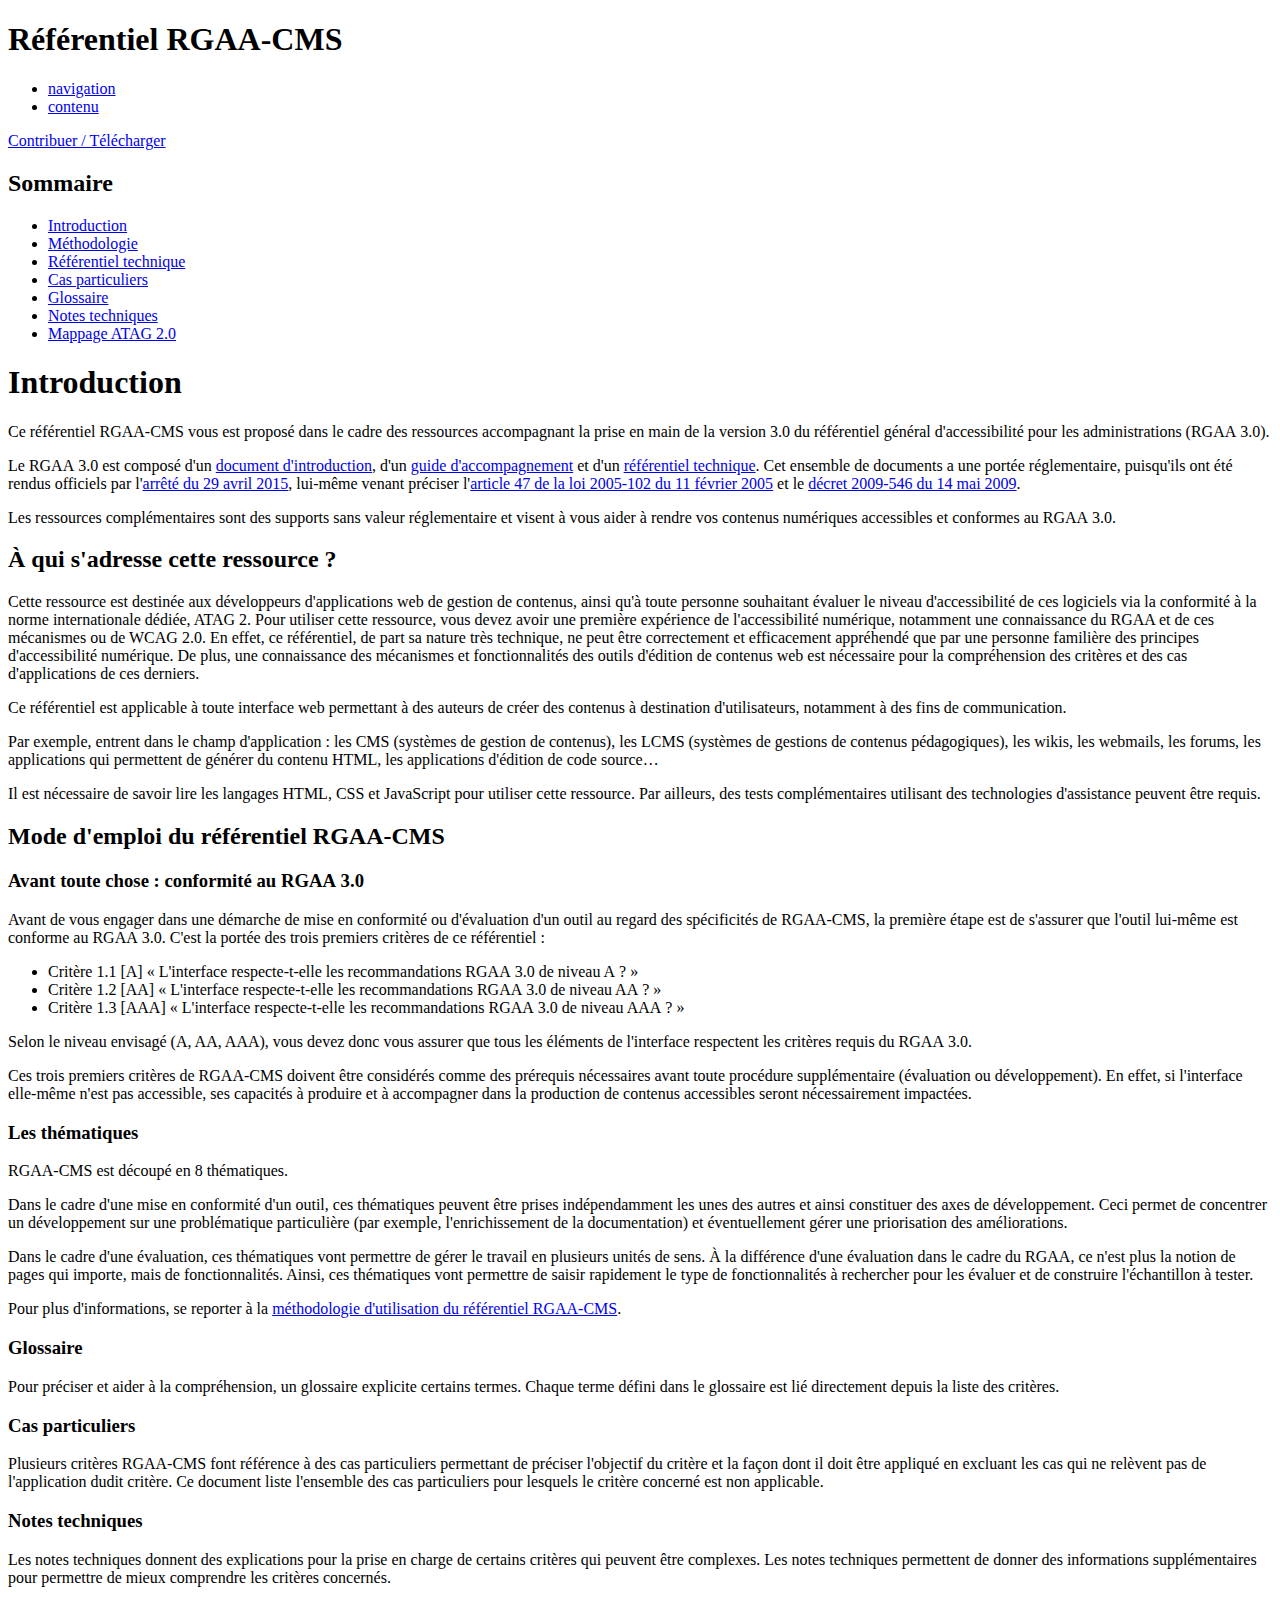
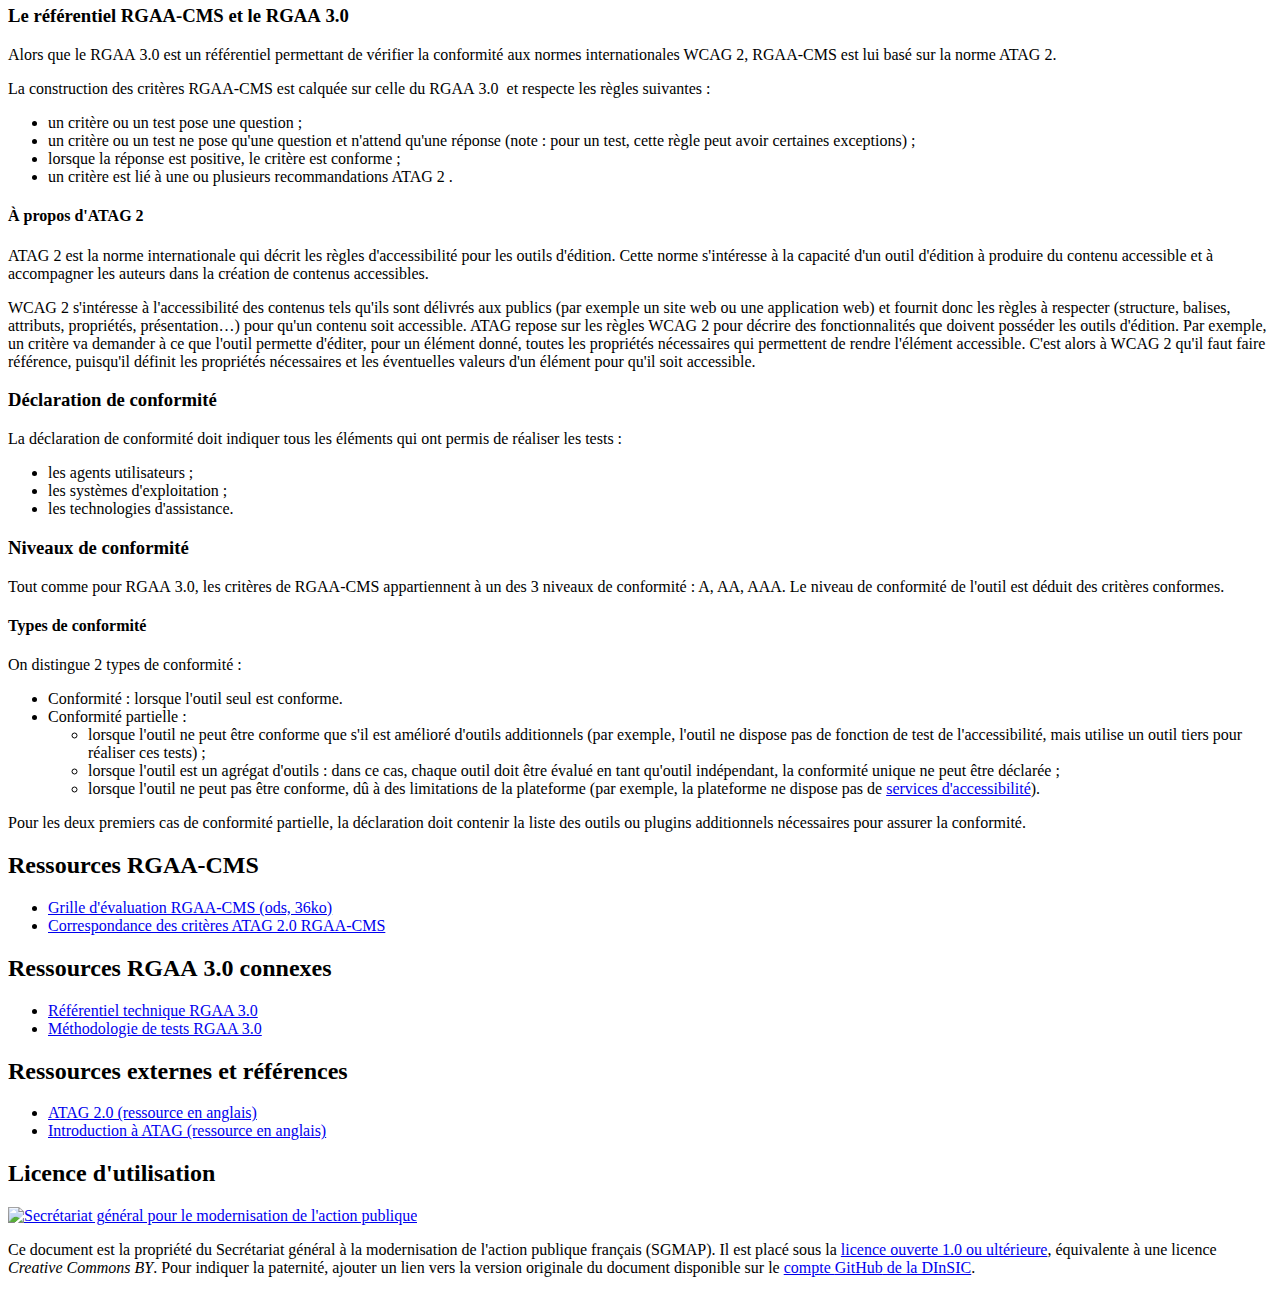
==== index.html @ 28f4e93c "correction nom de dépôt" ====
<!DOCTYPE html>
<html lang="fr">

<head>
	<title>Référentiel RGAA-CMS</title>
	<meta charset="utf-8">
	<link rel="stylesheet" href="css/styles.css" type="text/css" media="screen">
	<link rel="stylesheet" href="css/print.css" type="text/css" media="print">
	<meta name="viewport" content="width=device-width, initial-scale=1.0">
</head>

<body>

<div class="wrapper" id="top">

	<div class="config">
		<header role="banner" class="header inside clear" id="banner">
			<h1>Référentiel RGAA-CMS</h1>
			<ul class="skip-links">
				<li><a href="#nav">navigation</a></li>
				<li><a href="#main">contenu</a></li>
			</ul>
		</header>

		<div class="github-link">
			<p><a href="https://github.com/DISIC/referentiel-cms">Contribuer / Télécharger</a></p>
		</div>

	</div>

	<div class="inside">

		<div class="left menu">
			<h2 id="som-ref">Sommaire</h2>
			<nav role="navigation" aria-labelledby="som-ref" class="them-navigation" id="nav">
				<ul>
					<li><a href="index.html">Introduction</a></li>
					<li><a href="methodo.html">Méthodologie</a></li>
					<li><a href="criteres.html">Référentiel technique</a></li>
					<li><a href="cas-particuliers.html">Cas particuliers</a></li>
					<li><a href="glossaire.html">Glossaire</a></li>
					<li><a href="notes-techniques.html">Notes techniques</a></li>
					<li><a href="mappage.html">Mappage ATAG 2.0</a></li>
				</ul>
			</nav>
		</div>

		<div class="right">
			<main role="main" id="main">
			<h1>Introduction</h1>
			<article class="article">
				<p>Ce référentiel RGAA-CMS vous est proposé dans le cadre des ressources accompagnant la prise en main de la version 3.0 du référentiel général d'accessibilité pour les administrations (RGAA&nbsp;3.0).</p>
				<p>Le RGAA&nbsp;3.0 est composé d'un <a href="http://references.modernisation.gouv.fr/introduction-au-rgaa-0">document d'introduction</a>, d'un <a href="http://references.modernisation.gouv.fr/guide-daccompagnement-0">guide d'accompagnement</a> et d'un <a href="http://references.modernisation.gouv.fr/referentiel-technique-0">référentiel technique</a>. Cet ensemble de documents a une portée réglementaire, puisqu'ils ont été rendus officiels par l'<a href="http://www.legifrance.gouv.fr/affichTexte.do?cidTexte=JORFTEXT000030540064&amp;dateTexte=20150921">arrêté du 29 avril 2015</a>, lui-même venant préciser l'<a href="http://www.legifrance.gouv.fr/affichTexte.do?cidTexte=JORFTEXT000000809647&amp;fastPos=1&amp;fastReqId=1497340759&amp;categorieLien=cid&amp;oldAction=rechTexte#LEGIARTI000006682279">article 47 de la loi 2005-102 du 11 février 2005</a> et le <a href="https://www.legifrance.gouv.fr/affichTexte.do?cidTexte=JORFTEXT000020616980&amp;categorieLien=id">décret 2009-546 du 14 mai 2009</a>.</p>
				<p>Les ressources complémentaires sont des supports sans valeur réglementaire et visent à vous aider à rendre vos contenus numériques accessibles et conformes au RGAA&nbsp;3.0.</p>
			</article>
			<article class="article">
			<h2>À qui s'adresse cette ressource&nbsp;?</h2>
			<p>Cette ressource est destinée aux développeurs d'applications web de gestion de contenus, ainsi qu'à toute personne souhaitant évaluer le niveau d'accessibilité de ces logiciels via la conformité à la norme internationale dédiée, ATAG&nbsp;2. Pour utiliser cette ressource, vous devez avoir une première expérience de l'accessibilité numérique, notamment une connaissance du RGAA et de ces mécanismes ou de WCAG&nbsp;2.0. En effet, ce référentiel, de part sa nature très technique, ne peut être correctement et efficacement appréhendé que par une personne familière des principes d'accessibilité numérique. De plus, une connaissance des mécanismes et fonctionnalités des outils d'édition de contenus web est nécessaire pour la compréhension des critères et des cas d'applications de ces derniers.</p>
			<p>Ce référentiel est applicable à toute interface web permettant à des auteurs de créer des contenus à destination d'utilisateurs, notamment à des fins de communication.</p>
			<p>Par exemple, entrent dans le champ d'application&nbsp;: les CMS (systèmes de gestion de contenus), les LCMS (systèmes de gestions de contenus pédagogiques), les wikis, les <span lang="en">webmails</span>, les forums, les applications qui permettent de générer du contenu HTML, les applications d'édition de code source…</p>
			<p>Il est nécessaire de savoir lire les langages HTML, CSS et JavaScript pour utiliser cette ressource. Par ailleurs, des tests complémentaires utilisant des technologies d'assistance peuvent être requis.</p>
			</article>
			<article class="article">
			<h2>Mode d'emploi du référentiel RGAA-CMS</h2>
			<h3>Avant toute chose&nbsp;: conformité au RGAA&nbsp;3.0</h3>
			<p>Avant de vous engager dans une démarche de mise en conformité ou d'évaluation d'un outil au regard des spécificités de RGAA-CMS, la première étape est de s'assurer que l'outil lui-même est conforme au RGAA&nbsp;3.0. C'est la portée des trois premiers critères de ce référentiel&nbsp;:</p>
			<ul>
			<li>Critère 1.1 [A] «&nbsp;L'interface respecte-t-elle les recommandations RGAA&nbsp;3.0 de niveau A&nbsp;?&nbsp;»</li>
			<li>Critère 1.2 [AA] «&nbsp;L'interface respecte-t-elle les recommandations RGAA&nbsp;3.0 de niveau AA&nbsp;?&nbsp;»</li>
			<li>Critère 1.3 [AAA] «&nbsp;L'interface respecte-t-elle les recommandations RGAA&nbsp;3.0 de niveau AAA&nbsp;?&nbsp;»</li>
			</ul>
			<p>Selon le niveau envisagé (A, AA, AAA), vous devez donc vous assurer que tous les éléments de l'interface respectent les critères requis du RGAA&nbsp;3.0.</p>
			<p>Ces trois premiers critères de RGAA-CMS doivent être considérés comme des prérequis nécessaires avant toute procédure supplémentaire (évaluation ou développement). En effet, si l'interface elle-même n'est pas accessible, ses capacités à produire et à accompagner dans la production de contenus accessibles seront nécessairement impactées.</p>
			<h3>Les thématiques</h3>
			<p>RGAA-CMS est découpé en 8 thématiques.</p>
			<p>Dans le cadre d'une mise en conformité d'un outil, ces thématiques peuvent être prises indépendamment les unes des autres et ainsi constituer des axes de développement. Ceci permet de concentrer un développement sur une problématique particulière (par exemple, l'enrichissement de la documentation) et éventuellement gérer une priorisation des améliorations.</p>
			<p>Dans le cadre d'une évaluation, ces thématiques vont permettre de gérer le travail en plusieurs unités de sens. À la différence d'une évaluation dans le cadre du RGAA, ce n'est plus la notion de pages qui importe, mais de fonctionnalités. Ainsi, ces thématiques vont permettre de saisir rapidement le type de fonctionnalités à rechercher pour les évaluer et de construire l'échantillon à tester.</p>
			<p>Pour plus d'informations, se reporter à la <a href="methodo.html">méthodologie d'utilisation du référentiel RGAA-CMS</a>.</p>
			<h3>Glossaire</h3>
			<p>Pour préciser et aider à la compréhension, un glossaire explicite certains termes. Chaque terme défini dans le glossaire est lié directement depuis la liste des critères.</p>
			<h3>Cas particuliers</h3>
			<p>Plusieurs critères RGAA-CMS font référence à des cas particuliers permettant de préciser l'objectif du critère et la façon dont il doit être appliqué en excluant les cas qui ne relèvent pas de l'application dudit critère. Ce document liste l'ensemble des cas particuliers pour lesquels le critère concerné est non applicable.</p>
			<h3>Notes techniques</h3>
			<p>Les notes techniques donnent des explications pour la prise en charge de certains critères qui peuvent être complexes. Les notes techniques permettent de donner des informations supplémentaires pour permettre de mieux comprendre les critères concernés.</p>
			<h3>Le référentiel RGAA-CMS et le RGAA&nbsp;3.0</h3>
			<p>Alors que le RGAA&nbsp;3.0 est un référentiel permettant de vérifier la conformité aux normes internationales WCAG&nbsp;2, RGAA-CMS est lui basé sur la norme ATAG&nbsp;2.</p>
			<p>La construction des critères RGAA-CMS est calquée sur celle du RGAA&nbsp;3.0&nbsp; et respecte les règles suivantes&nbsp;:</p>
			<ul>
			<li>un critère ou un test pose une question&nbsp;;</li>
			<li>un critère ou un test ne pose qu'une question et n'attend qu'une réponse (note&nbsp;: pour un test, cette règle peut avoir certaines exceptions) ;</li>
			<li>lorsque la réponse est positive, le critère est conforme&nbsp;;</li>
			<li>un critère est lié à une ou plusieurs recommandations ATAG&nbsp;2&nbsp;.</li>
			</ul>
			<h4>À propos d'ATAG&nbsp;2</h4>
			<p>ATAG&nbsp;2 est la norme internationale qui décrit les règles d'accessibilité pour les outils d'édition. Cette norme s'intéresse à la capacité d'un outil d'édition à produire du contenu accessible et à accompagner les auteurs dans la création de contenus accessibles.</p>
			<p>WCAG&nbsp;2 s'intéresse à l'accessibilité des contenus tels qu'ils sont délivrés aux publics (par exemple un site web ou une application web) et fournit donc les règles à respecter (structure, balises, attributs, propriétés, présentation&hellip;) pour qu'un contenu soit accessible. ATAG repose sur les règles WCAG&nbsp;2 pour décrire des fonctionnalités que doivent posséder les outils d'édition. Par exemple, un critère va demander à ce que l'outil permette d'éditer, pour un élément donné, toutes les propriétés nécessaires qui permettent de rendre l'élément accessible. C'est alors à WCAG&nbsp;2 qu'il faut faire référence, puisqu'il définit les propriétés nécessaires et les éventuelles valeurs d'un élément pour qu'il soit accessible.</p>
			<h3>Déclaration de conformité</h3>
			<p>La déclaration de conformité doit indiquer tous les éléments qui ont permis de réaliser les tests&nbsp;:</p>
			<ul>
			<li>les agents utilisateurs&nbsp;;</li>
			<li>les systèmes d'exploitation&nbsp;;</li>
			<li>les technologies d'assistance.</li>
			</ul>
			<h3>Niveaux de conformité</h3>
			<p>Tout comme pour RGAA&nbsp;3.0, les critères de RGAA-CMS appartiennent à un des 3 niveaux de conformité : A, AA, AAA. Le niveau de conformité de l'outil est déduit des critères conformes.</p>
			<h4>Types de conformité</h4>
			<p>On distingue 2 types de conformité&nbsp;:</p>
			<ul>
			<li>Conformité&nbsp;: lorsque l'outil seul est conforme.</li>
			<li>Conformité partielle&nbsp;:
				<ul>
				<li>lorsque l'outil ne peut être conforme que s'il est amélioré d'outils additionnels (par exemple, l'outil ne dispose pas de fonction de test de l'accessibilité, mais utilise un outil tiers pour réaliser ces tests)&nbsp;;</li>
				<li>lorsque l'outil est un agrégat d'outils : dans ce cas, chaque outil doit être évalué en tant qu'outil indépendant, la conformité unique ne peut être déclarée&nbsp;;</li>
				<li>lorsque l'outil ne peut pas être conforme, dû à des limitations de la plateforme (par exemple, la plateforme ne dispose pas de <a href="glossaire.html#Gservicesaccessibilite">services d'accessibilité</a>).</li>
				</ul>
			</li>
			</ul>
			<p>Pour les deux premiers cas de conformité partielle, la déclaration doit contenir la liste des outils ou <span lang="en">plugins</span> additionnels nécessaires pour assurer la conformité.</p>
			</article>
			<article class="article">
			<h2>Ressources RGAA-CMS</h2>
			<ul>
				<li><a href="../grille-ATAG.ods">Grille d'évaluation RGAA-CMS (ods, 36ko)</a></li>
				<li><a href="mappage.html">Correspondance des critères ATAG 2.0 RGAA-CMS</a></li>
			</ul>
			</article>
			<article class="article">
			<h2>Ressources RGAA&nbsp;3.0 connexes</h2>
			<ul>
			<li><a href="http://references.modernisation.gouv.fr/referentiel-technique-0">Référentiel technique RGAA 3.0</a></li>
			<li><a href="http://disic.github.io/rgaa_methodologie/">Méthodologie de tests RGAA 3.0</a></li>
			</ul>
			</article>
			<article class="article">
			<h2>Ressources externes et références</h2>
			<ul>
				<li><a href="http://www.w3.org/TR/ATAG20/">ATAG&nbsp;2.0 (ressource en anglais)</a></li>
				<li><a href="http://www.w3.org/WAI/intro/atag.php">Introduction à ATAG (ressource en anglais)</a></li>
			</ul>
			</article>

		</main>

	</div>

		<footer id="footer" role="contentinfo" class="clear">
				<h2>Licence d'utilisation</h2>
				<p class="logo-smgap"><a href="http://references.modernisation.gouv.fr/"><img src="img/modernisation-logo.jpg" alt="Secrétariat général pour le modernisation de l'action publique"></a></p>
				<p>Ce document est la propriété du Secrétariat général à la modernisation de l'action publique français (SGMAP). Il est placé sous la <a href="https://www.etalab.gouv.fr/licence-ouverte-open-licence">licence ouverte 1.0 ou ultérieure</a>, équivalente à une licence <i lang="en">Creative Commons BY</i>. Pour indiquer la paternité, ajouter un lien vers la version originale du document disponible sur le <a href="https://github.com/DISIC">compte <span lang="en">GitHub</span> de la DInSIC</a>.</p>

			</footer>
</div>

</div>

</body>
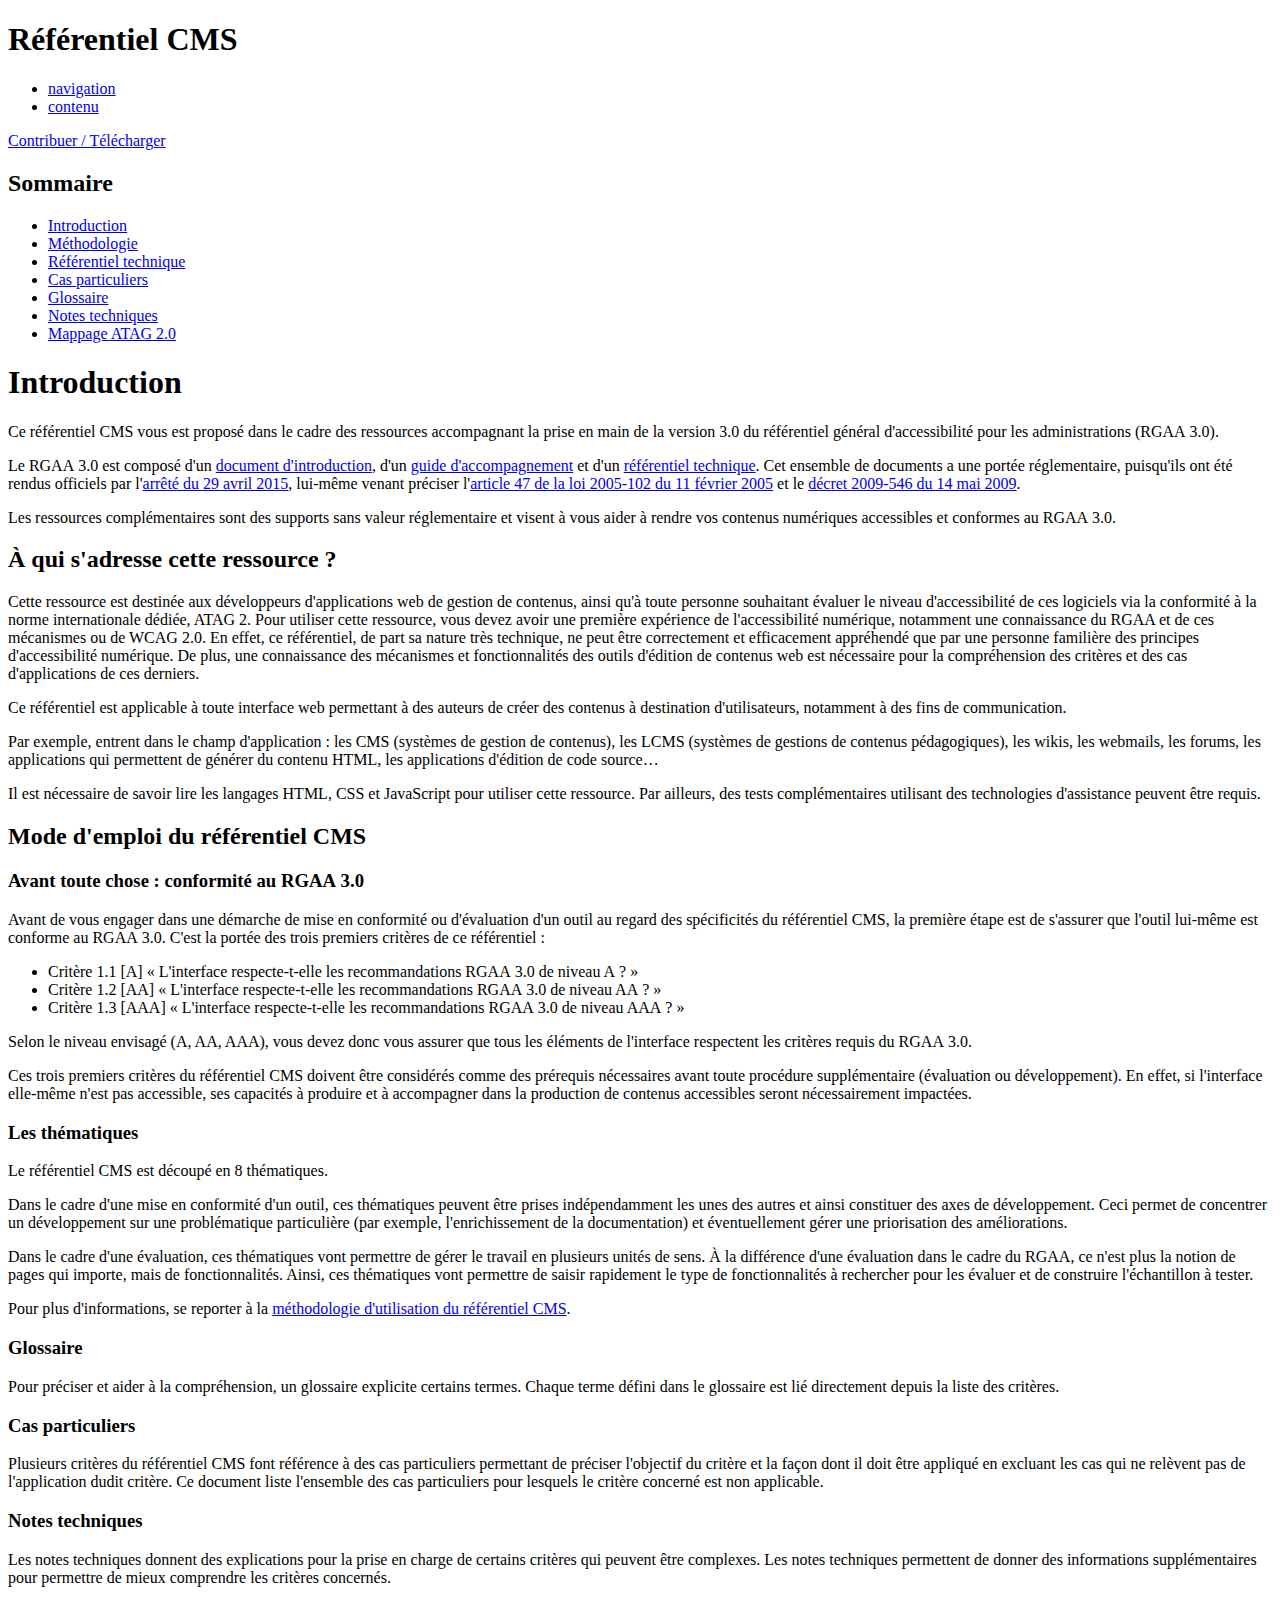
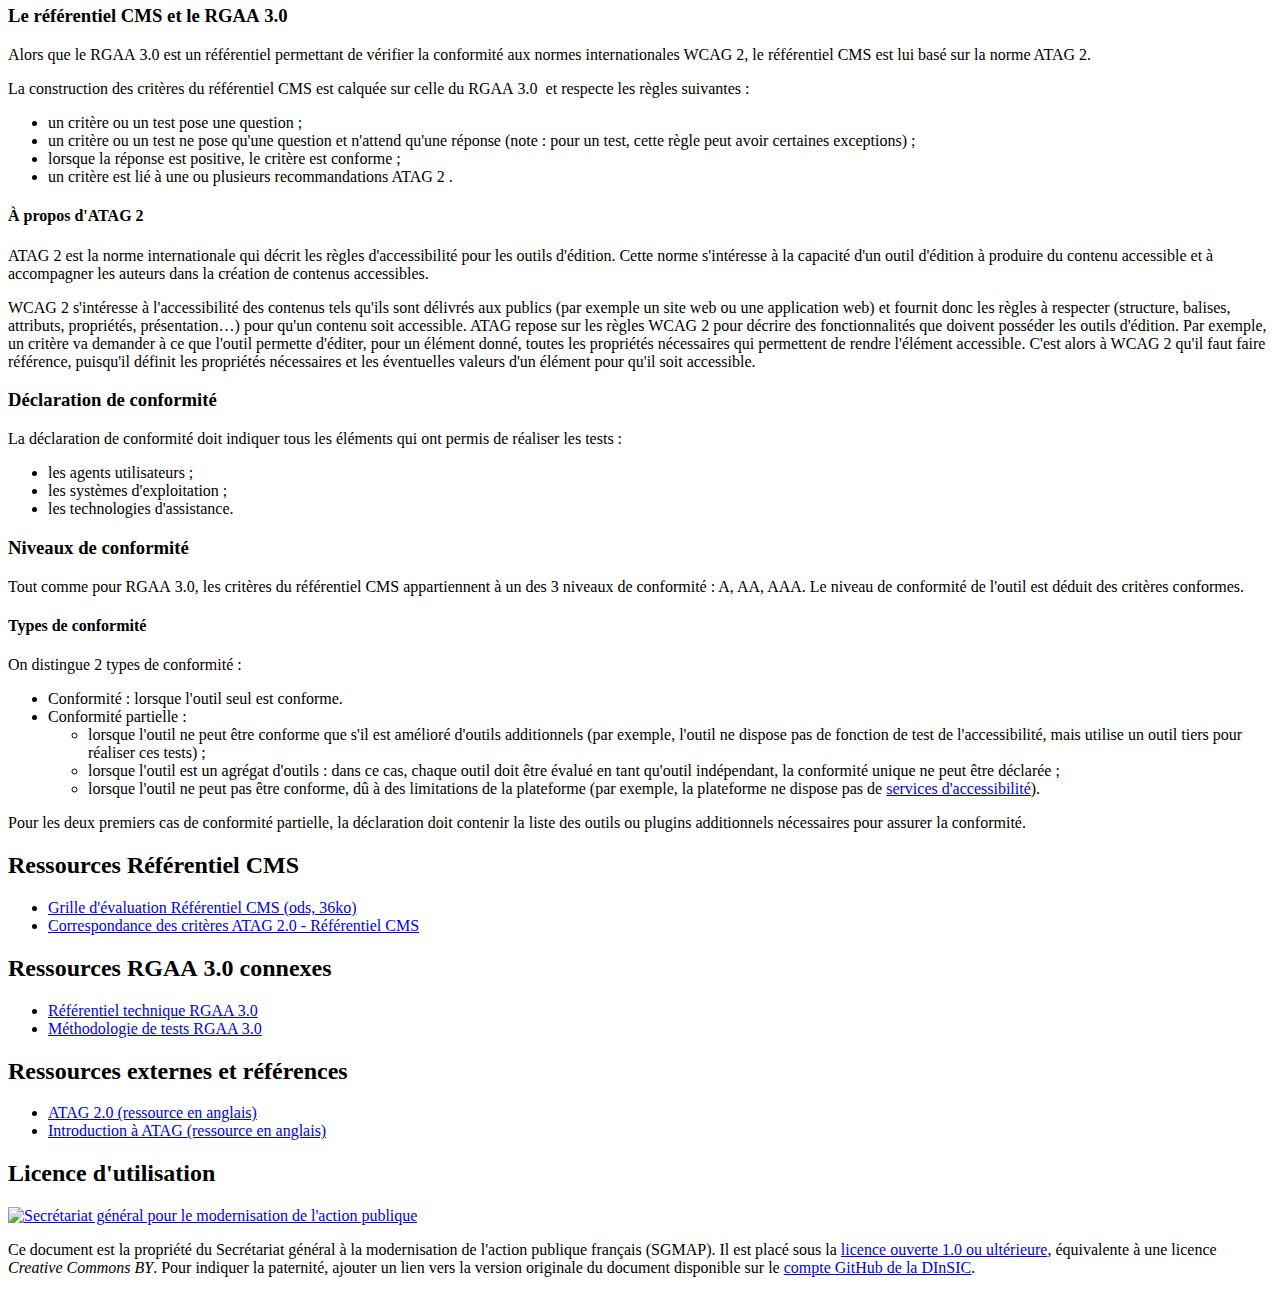
==== commit fa442a26: "Merge pull request #1 from access42/gh-pages-a42" ====
--- a/index.html
+++ b/index.html
@@ -2,7 +2,7 @@
 <html lang="fr">
 
 <head>
-	<title>Référentiel RGAA-CMS</title>
+	<title>Référentiel CMS</title>
 	<meta charset="utf-8">
 	<link rel="stylesheet" href="css/styles.css" type="text/css" media="screen">
 	<link rel="stylesheet" href="css/print.css" type="text/css" media="print">
@@ -15,7 +15,7 @@
 
 	<div class="config">
 		<header role="banner" class="header inside clear" id="banner">
-			<h1>Référentiel RGAA-CMS</h1>
+			<h1>Référentiel CMS</h1>
 			<ul class="skip-links">
 				<li><a href="#nav">navigation</a></li>
 				<li><a href="#main">contenu</a></li>
@@ -49,7 +49,7 @@
 			<main role="main" id="main">
 			<h1>Introduction</h1>
 			<article class="article">
-				<p>Ce référentiel RGAA-CMS vous est proposé dans le cadre des ressources accompagnant la prise en main de la version 3.0 du référentiel général d'accessibilité pour les administrations (RGAA&nbsp;3.0).</p>
+				<p>Ce référentiel CMS vous est proposé dans le cadre des ressources accompagnant la prise en main de la version 3.0 du référentiel général d'accessibilité pour les administrations (RGAA&nbsp;3.0).</p>
 				<p>Le RGAA&nbsp;3.0 est composé d'un <a href="http://references.modernisation.gouv.fr/introduction-au-rgaa-0">document d'introduction</a>, d'un <a href="http://references.modernisation.gouv.fr/guide-daccompagnement-0">guide d'accompagnement</a> et d'un <a href="http://references.modernisation.gouv.fr/referentiel-technique-0">référentiel technique</a>. Cet ensemble de documents a une portée réglementaire, puisqu'ils ont été rendus officiels par l'<a href="http://www.legifrance.gouv.fr/affichTexte.do?cidTexte=JORFTEXT000030540064&amp;dateTexte=20150921">arrêté du 29 avril 2015</a>, lui-même venant préciser l'<a href="http://www.legifrance.gouv.fr/affichTexte.do?cidTexte=JORFTEXT000000809647&amp;fastPos=1&amp;fastReqId=1497340759&amp;categorieLien=cid&amp;oldAction=rechTexte#LEGIARTI000006682279">article 47 de la loi 2005-102 du 11 février 2005</a> et le <a href="https://www.legifrance.gouv.fr/affichTexte.do?cidTexte=JORFTEXT000020616980&amp;categorieLien=id">décret 2009-546 du 14 mai 2009</a>.</p>
 				<p>Les ressources complémentaires sont des supports sans valeur réglementaire et visent à vous aider à rendre vos contenus numériques accessibles et conformes au RGAA&nbsp;3.0.</p>
 			</article>
@@ -61,30 +61,30 @@
 			<p>Il est nécessaire de savoir lire les langages HTML, CSS et JavaScript pour utiliser cette ressource. Par ailleurs, des tests complémentaires utilisant des technologies d'assistance peuvent être requis.</p>
 			</article>
 			<article class="article">
-			<h2>Mode d'emploi du référentiel RGAA-CMS</h2>
+			<h2>Mode d'emploi du référentiel CMS</h2>
 			<h3>Avant toute chose&nbsp;: conformité au RGAA&nbsp;3.0</h3>
-			<p>Avant de vous engager dans une démarche de mise en conformité ou d'évaluation d'un outil au regard des spécificités de RGAA-CMS, la première étape est de s'assurer que l'outil lui-même est conforme au RGAA&nbsp;3.0. C'est la portée des trois premiers critères de ce référentiel&nbsp;:</p>
+			<p>Avant de vous engager dans une démarche de mise en conformité ou d'évaluation d'un outil au regard des spécificités du référentiel CMS, la première étape est de s'assurer que l'outil lui-même est conforme au RGAA&nbsp;3.0. C'est la portée des trois premiers critères de ce référentiel&nbsp;:</p>
 			<ul>
 			<li>Critère 1.1 [A] «&nbsp;L'interface respecte-t-elle les recommandations RGAA&nbsp;3.0 de niveau A&nbsp;?&nbsp;»</li>
 			<li>Critère 1.2 [AA] «&nbsp;L'interface respecte-t-elle les recommandations RGAA&nbsp;3.0 de niveau AA&nbsp;?&nbsp;»</li>
 			<li>Critère 1.3 [AAA] «&nbsp;L'interface respecte-t-elle les recommandations RGAA&nbsp;3.0 de niveau AAA&nbsp;?&nbsp;»</li>
 			</ul>
 			<p>Selon le niveau envisagé (A, AA, AAA), vous devez donc vous assurer que tous les éléments de l'interface respectent les critères requis du RGAA&nbsp;3.0.</p>
-			<p>Ces trois premiers critères de RGAA-CMS doivent être considérés comme des prérequis nécessaires avant toute procédure supplémentaire (évaluation ou développement). En effet, si l'interface elle-même n'est pas accessible, ses capacités à produire et à accompagner dans la production de contenus accessibles seront nécessairement impactées.</p>
+			<p>Ces trois premiers critères du référentiel CMS doivent être considérés comme des prérequis nécessaires avant toute procédure supplémentaire (évaluation ou développement). En effet, si l'interface elle-même n'est pas accessible, ses capacités à produire et à accompagner dans la production de contenus accessibles seront nécessairement impactées.</p>
 			<h3>Les thématiques</h3>
-			<p>RGAA-CMS est découpé en 8 thématiques.</p>
+			<p>Le référentiel CMS est découpé en 8 thématiques.</p>
 			<p>Dans le cadre d'une mise en conformité d'un outil, ces thématiques peuvent être prises indépendamment les unes des autres et ainsi constituer des axes de développement. Ceci permet de concentrer un développement sur une problématique particulière (par exemple, l'enrichissement de la documentation) et éventuellement gérer une priorisation des améliorations.</p>
 			<p>Dans le cadre d'une évaluation, ces thématiques vont permettre de gérer le travail en plusieurs unités de sens. À la différence d'une évaluation dans le cadre du RGAA, ce n'est plus la notion de pages qui importe, mais de fonctionnalités. Ainsi, ces thématiques vont permettre de saisir rapidement le type de fonctionnalités à rechercher pour les évaluer et de construire l'échantillon à tester.</p>
-			<p>Pour plus d'informations, se reporter à la <a href="methodo.html">méthodologie d'utilisation du référentiel RGAA-CMS</a>.</p>
+			<p>Pour plus d'informations, se reporter à la <a href="methodo.html">méthodologie d'utilisation du référentiel CMS</a>.</p>
 			<h3>Glossaire</h3>
 			<p>Pour préciser et aider à la compréhension, un glossaire explicite certains termes. Chaque terme défini dans le glossaire est lié directement depuis la liste des critères.</p>
 			<h3>Cas particuliers</h3>
-			<p>Plusieurs critères RGAA-CMS font référence à des cas particuliers permettant de préciser l'objectif du critère et la façon dont il doit être appliqué en excluant les cas qui ne relèvent pas de l'application dudit critère. Ce document liste l'ensemble des cas particuliers pour lesquels le critère concerné est non applicable.</p>
+			<p>Plusieurs critères du référentiel CMS font référence à des cas particuliers permettant de préciser l'objectif du critère et la façon dont il doit être appliqué en excluant les cas qui ne relèvent pas de l'application dudit critère. Ce document liste l'ensemble des cas particuliers pour lesquels le critère concerné est non applicable.</p>
 			<h3>Notes techniques</h3>
 			<p>Les notes techniques donnent des explications pour la prise en charge de certains critères qui peuvent être complexes. Les notes techniques permettent de donner des informations supplémentaires pour permettre de mieux comprendre les critères concernés.</p>
-			<h3>Le référentiel RGAA-CMS et le RGAA&nbsp;3.0</h3>
-			<p>Alors que le RGAA&nbsp;3.0 est un référentiel permettant de vérifier la conformité aux normes internationales WCAG&nbsp;2, RGAA-CMS est lui basé sur la norme ATAG&nbsp;2.</p>
-			<p>La construction des critères RGAA-CMS est calquée sur celle du RGAA&nbsp;3.0&nbsp; et respecte les règles suivantes&nbsp;:</p>
+			<h3>Le référentiel CMS et le RGAA&nbsp;3.0</h3>
+			<p>Alors que le RGAA&nbsp;3.0 est un référentiel permettant de vérifier la conformité aux normes internationales WCAG&nbsp;2, le référentiel CMS est lui basé sur la norme ATAG&nbsp;2.</p>
+			<p>La construction des critères du référentiel CMS est calquée sur celle du RGAA&nbsp;3.0&nbsp; et respecte les règles suivantes&nbsp;:</p>
 			<ul>
 			<li>un critère ou un test pose une question&nbsp;;</li>
 			<li>un critère ou un test ne pose qu'une question et n'attend qu'une réponse (note&nbsp;: pour un test, cette règle peut avoir certaines exceptions) ;</li>
@@ -102,7 +102,7 @@
 			<li>les technologies d'assistance.</li>
 			</ul>
 			<h3>Niveaux de conformité</h3>
-			<p>Tout comme pour RGAA&nbsp;3.0, les critères de RGAA-CMS appartiennent à un des 3 niveaux de conformité : A, AA, AAA. Le niveau de conformité de l'outil est déduit des critères conformes.</p>
+			<p>Tout comme pour RGAA&nbsp;3.0, les critères du référentiel CMS appartiennent à un des 3 niveaux de conformité : A, AA, AAA. Le niveau de conformité de l'outil est déduit des critères conformes.</p>
 			<h4>Types de conformité</h4>
 			<p>On distingue 2 types de conformité&nbsp;:</p>
 			<ul>
@@ -118,10 +118,10 @@
 			<p>Pour les deux premiers cas de conformité partielle, la déclaration doit contenir la liste des outils ou <span lang="en">plugins</span> additionnels nécessaires pour assurer la conformité.</p>
 			</article>
 			<article class="article">
-			<h2>Ressources RGAA-CMS</h2>
+			<h2>Ressources Référentiel CMS</h2>
 			<ul>
-				<li><a href="../grille-ATAG.ods">Grille d'évaluation RGAA-CMS (ods, 36ko)</a></li>
-				<li><a href="mappage.html">Correspondance des critères ATAG 2.0 RGAA-CMS</a></li>
+				<li><a href="../grille-ATAG.ods">Grille d'évaluation Référentiel CMS (ods, 36ko)</a></li>
+				<li><a href="mappage.html">Correspondance des critères ATAG 2.0 - Référentiel CMS</a></li>
 			</ul>
 			</article>
 			<article class="article">
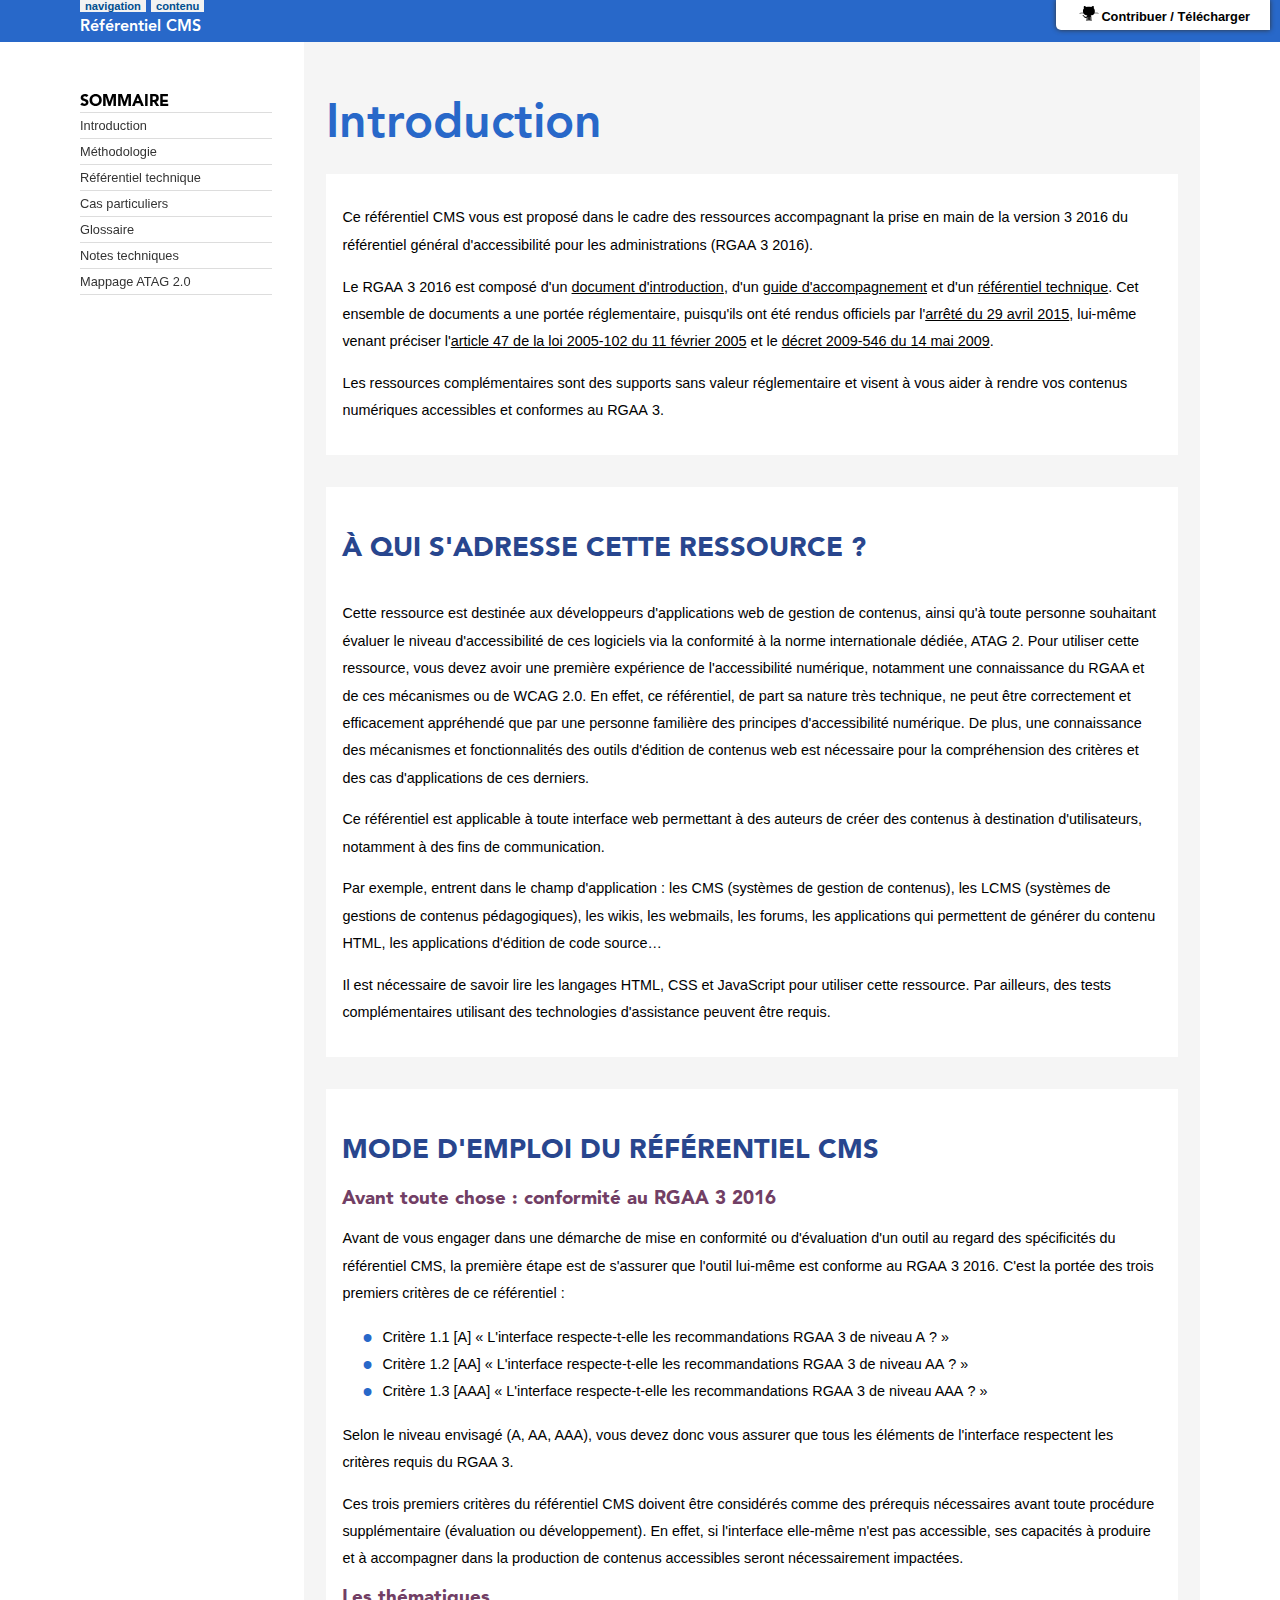
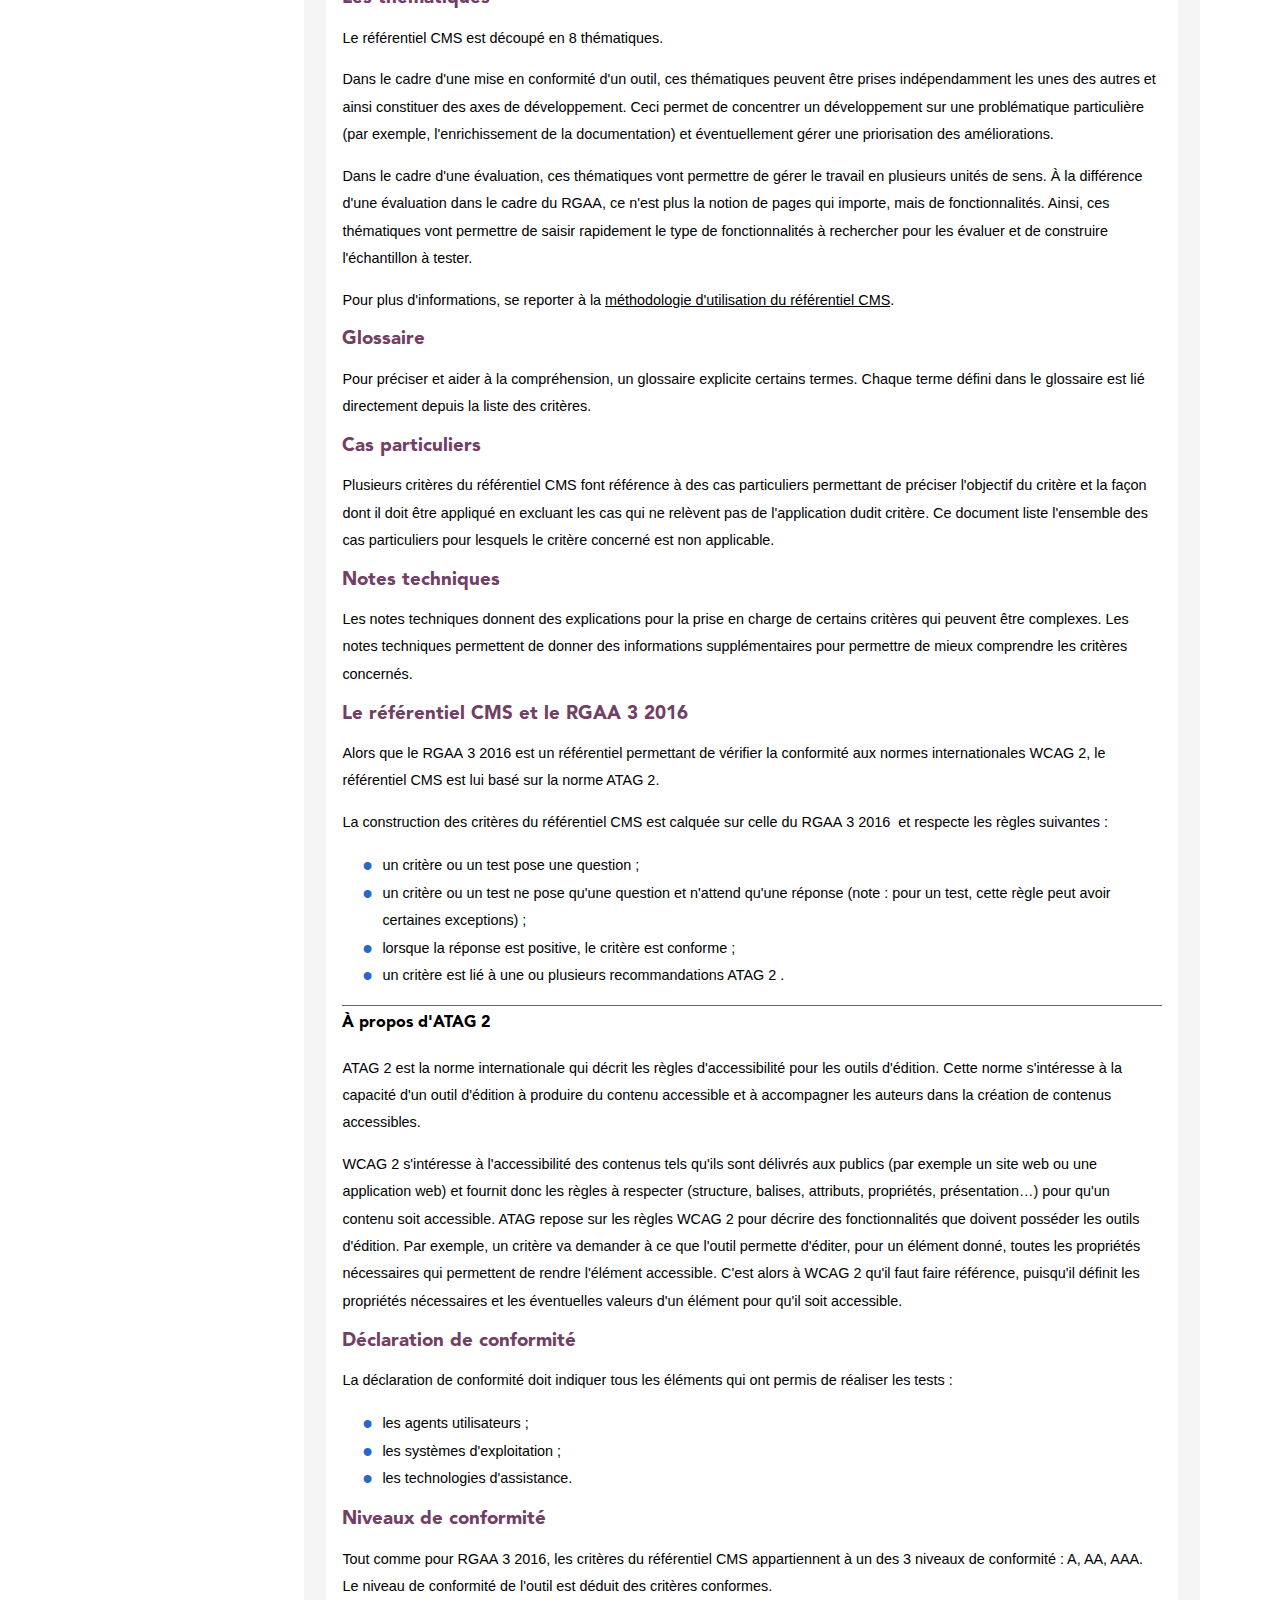
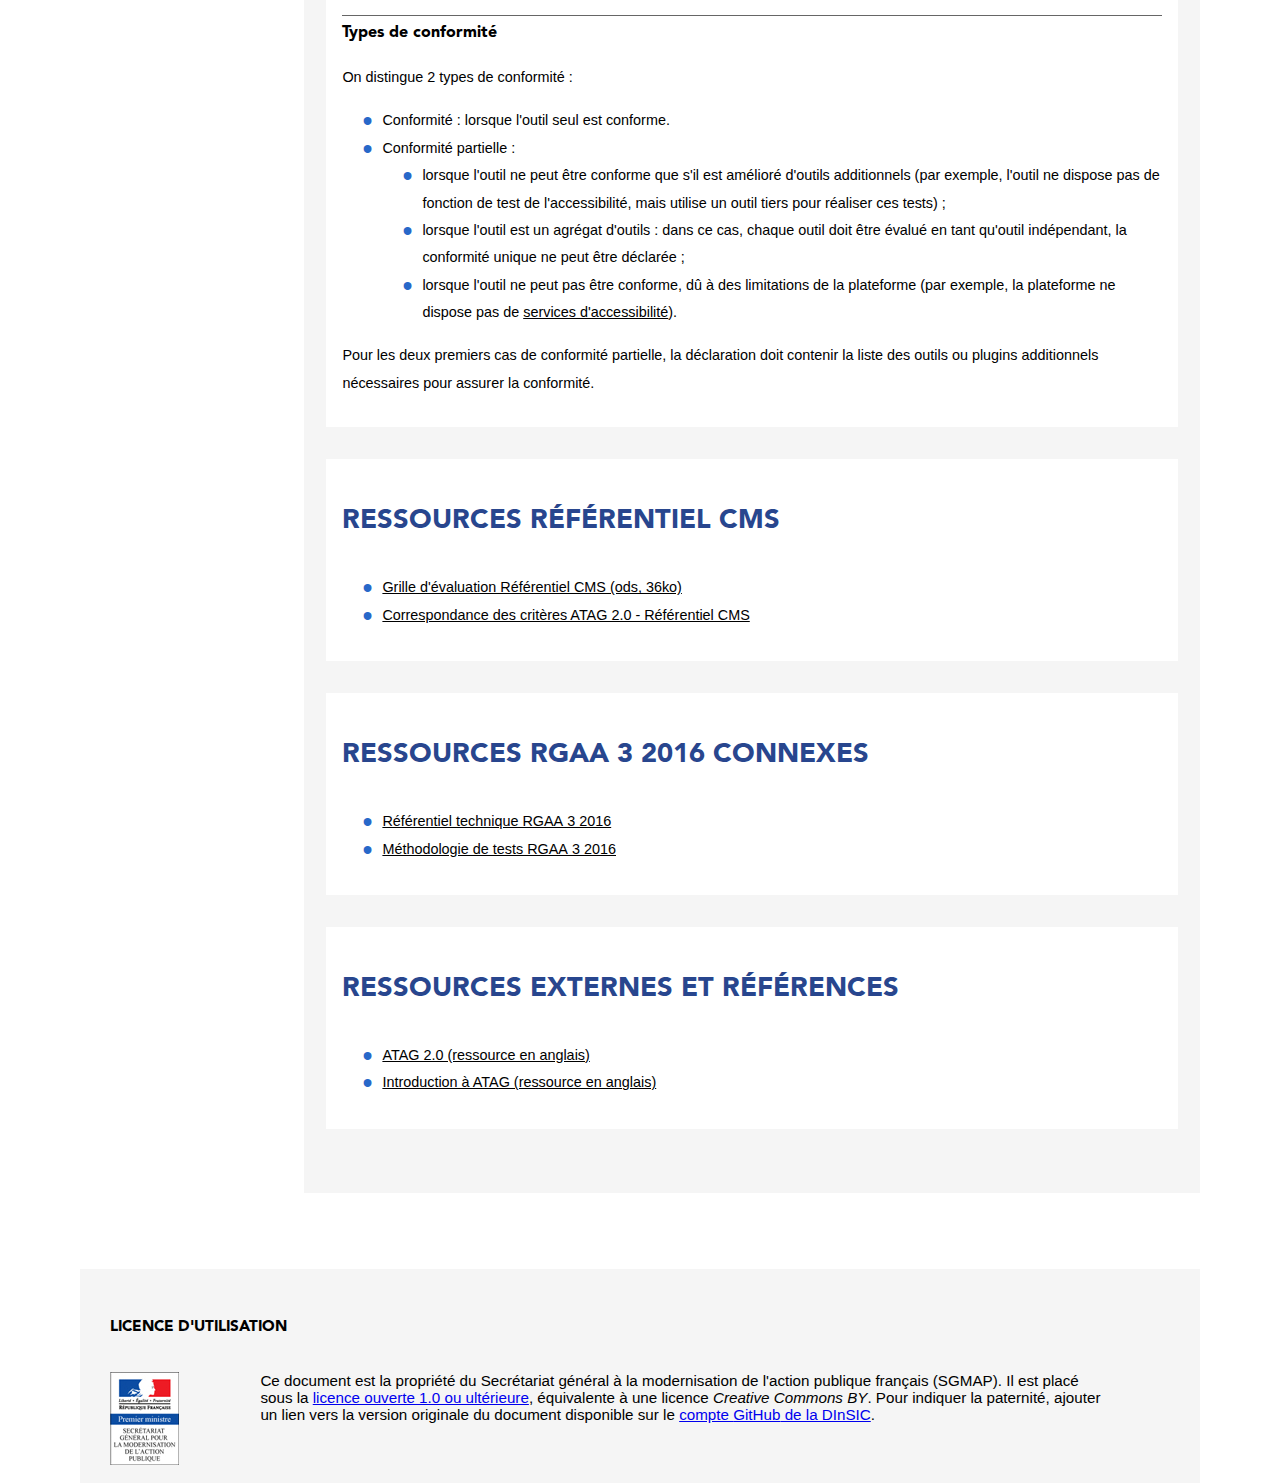
==== commit e21211a0: "maj liens RGAA 3 2016" ====
--- a/index.html
+++ b/index.html
@@ -49,9 +49,9 @@
 			<main role="main" id="main">
 			<h1>Introduction</h1>
 			<article class="article">
-				<p>Ce référentiel CMS vous est proposé dans le cadre des ressources accompagnant la prise en main de la version 3.0 du référentiel général d'accessibilité pour les administrations (RGAA&nbsp;3.0).</p>
-				<p>Le RGAA&nbsp;3.0 est composé d'un <a href="http://references.modernisation.gouv.fr/introduction-au-rgaa-0">document d'introduction</a>, d'un <a href="http://references.modernisation.gouv.fr/guide-daccompagnement-0">guide d'accompagnement</a> et d'un <a href="http://references.modernisation.gouv.fr/referentiel-technique-0">référentiel technique</a>. Cet ensemble de documents a une portée réglementaire, puisqu'ils ont été rendus officiels par l'<a href="http://www.legifrance.gouv.fr/affichTexte.do?cidTexte=JORFTEXT000030540064&amp;dateTexte=20150921">arrêté du 29 avril 2015</a>, lui-même venant préciser l'<a href="http://www.legifrance.gouv.fr/affichTexte.do?cidTexte=JORFTEXT000000809647&amp;fastPos=1&amp;fastReqId=1497340759&amp;categorieLien=cid&amp;oldAction=rechTexte#LEGIARTI000006682279">article 47 de la loi 2005-102 du 11 février 2005</a> et le <a href="https://www.legifrance.gouv.fr/affichTexte.do?cidTexte=JORFTEXT000020616980&amp;categorieLien=id">décret 2009-546 du 14 mai 2009</a>.</p>
-				<p>Les ressources complémentaires sont des supports sans valeur réglementaire et visent à vous aider à rendre vos contenus numériques accessibles et conformes au RGAA&nbsp;3.0.</p>
+				<p>Ce référentiel CMS vous est proposé dans le cadre des ressources accompagnant la prise en main de la version&nbsp;3&nbsp;2016 du référentiel général d'accessibilité pour les administrations (RGAA&nbsp;3&nbsp;2016).</p>
+				<p>Le RGAA&nbsp;3&nbsp;2016 est composé d'un <a href="http://references.modernisation.gouv.fr/rgaa/introduction-RGAA.html">document d'introduction</a>, d'un <a href="http://references.modernisation.gouv.fr/rgaa/guide-accompagnement-RGAA.html">guide d'accompagnement</a> et d'un <a href="http://references.modernisation.gouv.fr/rgaa/criteres.html">référentiel technique</a>. Cet ensemble de documents a une portée réglementaire, puisqu'ils ont été rendus officiels par l'<a href="http://www.legifrance.gouv.fr/affichTexte.do?cidTexte=JORFTEXT000030540064&amp;dateTexte=20150921">arrêté du 29 avril 2015</a>, lui-même venant préciser l'<a href="http://www.legifrance.gouv.fr/affichTexte.do?cidTexte=JORFTEXT000000809647&amp;fastPos=1&amp;fastReqId=1497340759&amp;categorieLien=cid&amp;oldAction=rechTexte#LEGIARTI000006682279">article 47 de la loi 2005-102 du 11 février 2005</a> et le <a href="https://www.legifrance.gouv.fr/affichTexte.do?cidTexte=JORFTEXT000020616980&amp;categorieLien=id">décret 2009-546 du 14 mai 2009</a>.</p>
+				<p>Les ressources complémentaires sont des supports sans valeur réglementaire et visent à vous aider à rendre vos contenus numériques accessibles et conformes au RGAA&nbsp;3.</p>
 			</article>
 			<article class="article">
 			<h2>À qui s'adresse cette ressource&nbsp;?</h2>
@@ -62,14 +62,14 @@
 			</article>
 			<article class="article">
 			<h2>Mode d'emploi du référentiel CMS</h2>
-			<h3>Avant toute chose&nbsp;: conformité au RGAA&nbsp;3.0</h3>
-			<p>Avant de vous engager dans une démarche de mise en conformité ou d'évaluation d'un outil au regard des spécificités du référentiel CMS, la première étape est de s'assurer que l'outil lui-même est conforme au RGAA&nbsp;3.0. C'est la portée des trois premiers critères de ce référentiel&nbsp;:</p>
+			<h3>Avant toute chose&nbsp;: conformité au RGAA&nbsp;3&nbsp;2016</h3>
+			<p>Avant de vous engager dans une démarche de mise en conformité ou d'évaluation d'un outil au regard des spécificités du référentiel CMS, la première étape est de s'assurer que l'outil lui-même est conforme au RGAA&nbsp;3&nbsp;2016. C'est la portée des trois premiers critères de ce référentiel&nbsp;:</p>
 			<ul>
-			<li>Critère 1.1 [A] «&nbsp;L'interface respecte-t-elle les recommandations RGAA&nbsp;3.0 de niveau A&nbsp;?&nbsp;»</li>
-			<li>Critère 1.2 [AA] «&nbsp;L'interface respecte-t-elle les recommandations RGAA&nbsp;3.0 de niveau AA&nbsp;?&nbsp;»</li>
-			<li>Critère 1.3 [AAA] «&nbsp;L'interface respecte-t-elle les recommandations RGAA&nbsp;3.0 de niveau AAA&nbsp;?&nbsp;»</li>
+			<li>Critère 1.1 [A] «&nbsp;L'interface respecte-t-elle les recommandations RGAA&nbsp;3 de niveau A&nbsp;?&nbsp;»</li>
+			<li>Critère 1.2 [AA] «&nbsp;L'interface respecte-t-elle les recommandations RGAA&nbsp;3 de niveau AA&nbsp;?&nbsp;»</li>
+			<li>Critère 1.3 [AAA] «&nbsp;L'interface respecte-t-elle les recommandations RGAA&nbsp;3 de niveau AAA&nbsp;?&nbsp;»</li>
 			</ul>
-			<p>Selon le niveau envisagé (A, AA, AAA), vous devez donc vous assurer que tous les éléments de l'interface respectent les critères requis du RGAA&nbsp;3.0.</p>
+			<p>Selon le niveau envisagé (A, AA, AAA), vous devez donc vous assurer que tous les éléments de l'interface respectent les critères requis du RGAA&nbsp;3.</p>
 			<p>Ces trois premiers critères du référentiel CMS doivent être considérés comme des prérequis nécessaires avant toute procédure supplémentaire (évaluation ou développement). En effet, si l'interface elle-même n'est pas accessible, ses capacités à produire et à accompagner dans la production de contenus accessibles seront nécessairement impactées.</p>
 			<h3>Les thématiques</h3>
 			<p>Le référentiel CMS est découpé en 8 thématiques.</p>
@@ -82,9 +82,9 @@
 			<p>Plusieurs critères du référentiel CMS font référence à des cas particuliers permettant de préciser l'objectif du critère et la façon dont il doit être appliqué en excluant les cas qui ne relèvent pas de l'application dudit critère. Ce document liste l'ensemble des cas particuliers pour lesquels le critère concerné est non applicable.</p>
 			<h3>Notes techniques</h3>
 			<p>Les notes techniques donnent des explications pour la prise en charge de certains critères qui peuvent être complexes. Les notes techniques permettent de donner des informations supplémentaires pour permettre de mieux comprendre les critères concernés.</p>
-			<h3>Le référentiel CMS et le RGAA&nbsp;3.0</h3>
-			<p>Alors que le RGAA&nbsp;3.0 est un référentiel permettant de vérifier la conformité aux normes internationales WCAG&nbsp;2, le référentiel CMS est lui basé sur la norme ATAG&nbsp;2.</p>
-			<p>La construction des critères du référentiel CMS est calquée sur celle du RGAA&nbsp;3.0&nbsp; et respecte les règles suivantes&nbsp;:</p>
+			<h3>Le référentiel CMS et le RGAA&nbsp;3&nbsp;2016</h3>
+			<p>Alors que le RGAA&nbsp;3&nbsp;2016 est un référentiel permettant de vérifier la conformité aux normes internationales WCAG&nbsp;2, le référentiel CMS est lui basé sur la norme ATAG&nbsp;2.</p>
+			<p>La construction des critères du référentiel CMS est calquée sur celle du RGAA&nbsp;3&nbsp;2016&nbsp; et respecte les règles suivantes&nbsp;:</p>
 			<ul>
 			<li>un critère ou un test pose une question&nbsp;;</li>
 			<li>un critère ou un test ne pose qu'une question et n'attend qu'une réponse (note&nbsp;: pour un test, cette règle peut avoir certaines exceptions) ;</li>
@@ -102,7 +102,7 @@
 			<li>les technologies d'assistance.</li>
 			</ul>
 			<h3>Niveaux de conformité</h3>
-			<p>Tout comme pour RGAA&nbsp;3.0, les critères du référentiel CMS appartiennent à un des 3 niveaux de conformité : A, AA, AAA. Le niveau de conformité de l'outil est déduit des critères conformes.</p>
+			<p>Tout comme pour RGAA&nbsp;3&nbsp;2016, les critères du référentiel CMS appartiennent à un des 3 niveaux de conformité : A, AA, AAA. Le niveau de conformité de l'outil est déduit des critères conformes.</p>
 			<h4>Types de conformité</h4>
 			<p>On distingue 2 types de conformité&nbsp;:</p>
 			<ul>
@@ -125,10 +125,10 @@
 			</ul>
 			</article>
 			<article class="article">
-			<h2>Ressources RGAA&nbsp;3.0 connexes</h2>
+			<h2>Ressources RGAA&nbsp;3&nbsp;2016 connexes</h2>
 			<ul>
-			<li><a href="http://references.modernisation.gouv.fr/referentiel-technique-0">Référentiel technique RGAA 3.0</a></li>
-			<li><a href="http://disic.github.io/rgaa_methodologie/">Méthodologie de tests RGAA 3.0</a></li>
+			<li><a href="http://references.modernisation.gouv.fr/rgaa/criteres.html">Référentiel technique RGAA&nbsp;3&nbsp;2016</a></li>
+			<li><a href="http://disic.github.io/rgaa_methodologie/">Méthodologie de tests RGAA&nbsp;3&nbsp;2016</a></li>
 			</ul>
 			</article>
 			<article class="article">
--- a/css/styles.css
+++ b/css/styles.css
@@ -0,0 +1,471 @@
+@font-face {
+  font-family: "AvenirLTStd-Black";
+  font-style: normal;
+  font-weight: 400;
+  src: url("../fonts/AvenirLTStd-Black.eot?#iefix") format("embedded-opentype"), url("../fonts/AvenirLTStd-Black.woff") format("woff"), url("../fonts/AvenirLTStd-Black.ttf") format("truetype");
+}
+
+@font-face {
+  font-family: "AvenirLTStd-Heavy";
+  font-style: normal;
+  font-weight: 400;
+  src: url("../fonts/AvenirLTStd-Heavy.eot?#iefix") format("embedded-opentype"), url("../fonts/AvenirLTStd-Heavy.woff") format("woff"), url("../fonts/AvenirLTStd-Heavy.ttf") format("truetype");
+}
+
+*{
+	box-sizing:border-box;
+}
+
+*:focus{
+	outline:2px solid orange;
+}
+
+body{
+	margin:0;
+	padding:0;
+	font-family:sans-serif
+}
+
+.is-hidden{
+	display:none;
+}
+
+.sr{
+	position:absolute;
+	top:-100000px;
+}
+
+button{
+	cursor:pointer;
+}
+
+kbd{
+	background:#f2f2f2;
+	border:1px solid #aaa;
+	padding:0 3px;
+	border-radius:4px;
+}
+
+code{
+	/*background:#333;*/
+	background-color:#666;
+	color:#fff;
+	padding:1px 3px;
+}
+
+.skip-links{
+	position:absolute;
+	padding:0;
+	margin:0;
+}
+
+.skip-links li{
+	list-style:none;
+	float:left;
+	margin-right:5px;
+}
+
+.skip-links li a{
+	display:block;
+	background:#f2f2f2;
+	color:#014F8F;
+	font-size:70%;
+	font-weight:bold;
+	text-decoration:none;
+	padding:0 5px;
+}
+
+.wrapper{
+	max-width:100%;
+	margin:0 auto;
+}
+
+.inside{
+	width:70em;
+	max-width:99%;
+	margin:auto;
+}
+
+.article {
+  margin-bottom: 2em;
+  padding: 1em;
+  background: #fff;
+}
+
+.menu{
+	padding-top:5em;
+}
+.right{
+	padding:0 2% 2em 2%;
+	background:#F5F5F5;
+}
+
+@media screen and (min-width:65em){
+	.menu{
+		padding-top:5em;
+		width:15%;
+		max-width:200px;
+		top:0;
+		bottom:0;
+		position:fixed;
+		z-index:10;
+	}
+	.right{
+		margin-left:20%;
+		width:80%;
+	}
+}
+
+
+
+/**btn config**/
+.config{
+	position:fixed;
+	top:0;
+	width:100%;
+	z-index:20;
+	background:#2868C9;
+}
+
+.btn-mega-group{
+	background:#2868C9;
+}
+
+.btn-group{
+	float:left;
+	border-left:3px solid #2868C9;
+}
+
+.btn-group:last-child{
+	border-right:3px solid #2868C9;
+}
+
+.btn-group button{
+	border:0;
+	float:left;
+	font-size:0.75em;
+	padding:2px 15px 10px 15px;
+}
+
+.btn-group button:before{
+	content:"";
+	display:inline-block;
+	position:relative;
+	top:5px;
+	margin-right:3px;
+	width:19px;
+	height:20px;
+	background:url('../img/on-off.png') no-repeat left top;
+}
+
+.btn-group button{
+	background:#28468E;
+	color:#fff;
+	border-right:1px solid #aaa;
+}
+
+
+.btn-group button.is-inactive{
+	background:#fafafa;
+	color:#666;
+	border-right:1px solid #999;
+}
+
+.btn-group button.is-inactive:before{
+	background:url('../img/on-off.png') no-repeat right top;
+}
+
+.btn-group button:last-child{
+	border:0
+}
+
+.btn-group button:nth-child(3){
+	border-left:0;
+}
+
+.btn-group button:hover,
+.btn-group button:focus{
+	background:#fff;
+}
+
+.btn-group button:hover,
+.btn-group button:focus{
+	color:#666;
+}
+
+header h1{ 
+	font-family: AvenirLTStd-Heavy;
+	margin:0;
+	font-weight:normal;
+	font-size:1em;
+	padding:5px 0;
+	color:#fff;
+	float:left;
+	margin-top:0.8em;
+}
+
+
+main h1 {
+	padding:2em 0 20px 0;
+	margin:0;
+	color:#2868C9;
+	font-weight:normal;
+	font-family: AvenirLTStd-Heavy;
+	font-size:3em
+}
+
+.logo{
+	float:right;
+	padding:0;
+	margin:0;
+}
+
+/***/
+.them-navigation{
+	clear:both;
+}
+
+.them-navigation ul{
+	margin:auto 0;
+	padding:0
+}
+
+.them-navigation li{
+	font-size:0.8em;
+	list-style:none;
+}
+
+.them-navigation li a{
+	display:block;
+	color:#333;
+	padding:5px 0;
+	text-decoration:none;
+	border-bottom:1px solid #ddd
+}
+.them-navigation li:first-child a{
+	border-top:1px solid #ddd
+}
+.them-navigation li a:hover,
+.them-navigation li a:focus{
+	background:#f2f2f2;
+}
+
+
+.nav-glossaire{
+	padding:0;
+	margin:1em 0 ;
+}
+.nav-glossaire:after{
+	clear:both;
+	content:"";
+	display:block;
+}
+.nav-glossaire li{
+	float:left;
+	list-style:none
+}
+
+.nav-glossaire li a{
+	display:block;
+	text-decoration:none;
+	border:1px solid #333;
+	padding:5px 8px;
+	text-align:center;
+	min-width:35px;
+	margin-right:5px;
+	margin-bottom:5px;
+	color:#000
+}
+
+.nav-glossaire li a:hover{
+	background:#28468E;
+	color:#fff
+}
+/****/
+
+main h2{
+	color:#28468E;
+  font-family: AvenirLTStd-Black;
+	padding:0;
+	font-weight:normal;
+	padding:80px 0 20px 0;
+	margin:0;
+	margin-top:-50px;
+	font-size:1.7em;
+	font-weight:normal;
+	text-transform:uppercase;
+}
+
+.left h2{
+	text-transform:uppercase;
+  font-family: AvenirLTStd-Black;
+	font-size:1em;
+	margin-bottom:0
+}
+
+main h3{
+	color: #723F65;
+	border:0;
+	padding:0;
+	margin-bottom:0;
+	padding-top:50px;
+	margin-top:-50px;
+  font-family: AvenirLTStd-Black;
+	font-weight:normal;
+}
+
+main h2+h3{
+	/**padding:0**/
+}
+
+main h4{
+	border-top:1px solid #666;
+	padding-top:0.5em;
+  font-family: AvenirLTStd-Black;
+	font-weight:normal;
+	margin-top:0;
+}
+
+main h5{
+	color:#28468E;
+	margin-bottom: 0;
+  font-family: AvenirLTStd-Black;
+	font-weight:normal;
+}
+
+.type-eval{
+	font-size:0.8em;
+	font-weight:normal;
+}
+
+main a{
+	color:inherit
+}
+
+main a:hover{
+	text-decoration:none;
+}
+
+main p, main li{
+	font-size:0.9em;
+	line-height:1.9em;
+}
+
+main li li{
+	font-size:1em;
+}
+main ul>li{
+	list-style:none;
+	position:relative;
+}
+
+
+main ul>li:before {
+  content: "•";
+  position: absolute;
+  left: -20px;
+  top: 10px;
+  color: #2868C9;
+  font-size: 2em;
+  line-height: 0.3em;
+ }
+ 
+main li li ul li:before {
+  font-size: 1.5em;
+}
+ 
+.note{
+	font-size:0.9em;
+	background:#fff;
+	padding:2px 6px;
+}
+
+
+.clear:after{
+	content:'';
+	display:block;
+	width:100%;
+	clear:both;
+}
+
+footer{
+	clear: both;
+	margin-top: 5em;
+	padding: 1em 2em;
+	font-size: 95%;
+	background: #F5F5F5;
+}
+
+@media screen and (max-height:48em){
+	footer{
+		margin-left: 20%;
+		width: 80%;
+	}
+}
+
+@media screen and (max-height:48em) and (max-width:65em){
+	footer{
+		margin-left:0;
+		width:100%;
+	}
+}
+
+
+
+footer p{
+	margin:0
+}
+
+footer h2 {
+  color: #000;
+  font-size: 100%;
+  text-align: left;
+  text-transform: uppercase;
+	font-family: AvenirLTStd-Black;
+	margin: 35px 0px;
+}
+footer p {
+    float: left;
+    width: 80%;
+}footer p.logo-smgap {
+    width: 150px;
+}
+.github-link{
+	position:absolute;
+	right:10px;
+	top:0;
+}
+
+.github-link p{
+	margin:0
+}
+
+
+.github-link a{
+	display:inline-block;
+	background:#fff;
+	color:#000;
+	text-align:center;
+	text-decoration:none;
+	padding:6px 20px 6px 20px;
+	font-size:0.8em;
+	font-weight:bold;
+	border-radius:0 0 0 5px;
+	box-shadow:0 0 5px #333
+}
+
+
+.github-link a:hover{
+	background: #F5F5F5;
+}
+
+.github-link a[href*="github.com"]::before {
+    content: url("github.svg");
+    display: inline-block;
+    width: 2em;
+}
+.github-link a[href*=".pdf"]::before {
+    content: url("download.svg");
+    display: inline-block;
+    width: 2em;
+}
